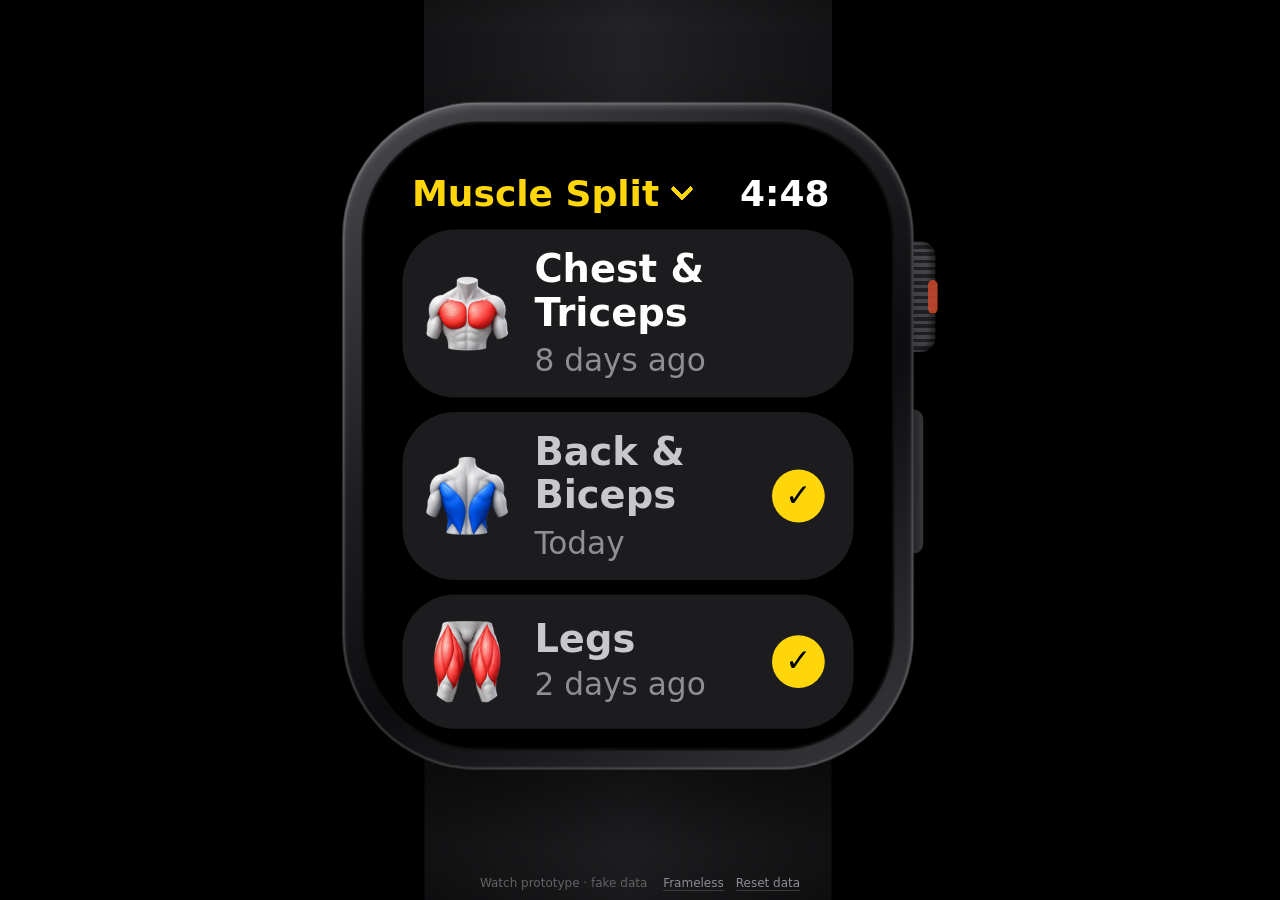
==== watch/index.html @ ba5a0778 "Add transparent how-to demos: chest, triceps, back, biceps, shoulders (21 more)" ====
<!doctype html>
<html lang="en">
<head>
<meta charset="utf-8">
<meta name="viewport" content="width=device-width,initial-scale=1,maximum-scale=1,user-scalable=no,viewport-fit=cover">
<meta name="apple-mobile-web-app-capable" content="yes">
<meta name="mobile-web-app-capable" content="yes">
<meta name="apple-mobile-web-app-status-bar-style" content="black-translucent">
<meta name="apple-mobile-web-app-title" content="Lift Watch">
<meta name="theme-color" content="#000000">
<meta name="format-detection" content="telephone=no">
<title>Lift for Apple Watch · Prototype</title>
<link rel="apple-touch-icon" href="../icon-180.png">
<link rel="icon" type="image/png" href="../icon-192.png">
<link rel="stylesheet" href="watch.css?v=5">
</head>
<body>
<div id="stage">
  <div id="watch">
    <div class="band top"></div><div class="band bot"></div>
    <div class="case"><div class="glass"><div id="screen"></div></div></div>
    <div class="crown" id="crown"></div><div class="sidebtn"></div>
  </div>
</div>
<div id="foot">
  <span>Watch prototype · fake data</span>
  <a href="#" id="tgl">Frameless</a><a href="#" id="rst">Reset data</a>
</div>
<script>window.ASSET_BASE='../';</script>
<script src="../core.js?v=23"></script>
<script src="watch.js?v=9"></script>
</body>
</html>
---- watch/watch.css ----
:root{--acc:#ffd60a;--accd:rgba(255,214,10,.18);--gray:#8e8e93;--card:#1c1c1e;--card2:#2c2c2e;--red:#ff453a;--k:1}
*{box-sizing:border-box;-webkit-tap-highlight-color:transparent;-webkit-user-select:none;user-select:none;-webkit-touch-callout:none}
html,body{margin:0;height:100%;background:#000;color:#fff;overflow:hidden;overscroll-behavior:none}
body{font-family:-apple-system,"SF Compact Text","SF Pro Text",system-ui,"Helvetica Neue",Arial,sans-serif;-webkit-font-smoothing:antialiased}
#stage{position:fixed;inset:0;display:flex;align-items:center;justify-content:center;padding-bottom:28px}
#watch{position:relative;width:248px;height:278px;flex:none;transform:scale(var(--k));transform-origin:center}
.case{position:absolute;left:0;top:0;width:238px;height:278px;border-radius:56px;z-index:2;
  background:linear-gradient(145deg,#4a4a4f 0%,#1e1e21 38%,#0d0d0f 60%,#3a3a3e 100%);
  box-shadow:inset 0 0 0 1px rgba(255,255,255,.14),inset 0 2px 3px rgba(255,255,255,.18),0 18px 40px rgba(0,0,0,.6)}
.glass{position:absolute;left:8px;top:8px;width:222px;height:262px;border-radius:49px;background:#000;
  box-shadow:inset 0 0 0 1px rgba(255,255,255,.06)}
#screen{position:absolute;left:7px;top:7px;width:208px;height:248px;border-radius:40px;overflow:hidden;background:#000;isolation:isolate}
.crown{position:absolute;left:234px;top:58px;width:13px;height:46px;border-radius:4px 6px 6px 4px;z-index:1;cursor:ns-resize;touch-action:none;
  background:repeating-linear-gradient(180deg,#5a5a5f 0 1.5px,#2a2a2e 1.5px 3px);box-shadow:inset -2px 0 2px rgba(0,0,0,.5),inset 1px 0 0 rgba(255,255,255,.2)}
.crown:after{content:"";position:absolute;right:-1px;top:16px;width:4px;height:14px;border-radius:2px;background:#ff5c3a;opacity:.85}
.sidebtn{position:absolute;left:236px;top:128px;width:6px;height:60px;border-radius:0 4px 4px 0;z-index:1;background:linear-gradient(90deg,#2a2a2e,#4a4a4f)}
.band{position:absolute;left:34px;width:170px;height:150px;z-index:0;background:linear-gradient(90deg,#141416,#232326 50%,#141416)}
.band.top{bottom:250px;border-radius:30px 30px 0 0;-webkit-mask:linear-gradient(0deg,#000 40%,transparent);mask:linear-gradient(0deg,#000 40%,transparent)}
.band.bot{top:250px;border-radius:0 0 30px 30px;-webkit-mask:linear-gradient(180deg,#000 40%,transparent);mask:linear-gradient(180deg,#000 40%,transparent)}
body.fl .band,body.fl .crown,body.fl .sidebtn{display:none}
body.fl .case{background:none;box-shadow:none}
body.fl .glass{background:none;box-shadow:none}
#foot{position:fixed;left:0;right:0;bottom:calc(env(safe-area-inset-bottom) + 10px);text-align:center;font-size:12px;color:#636366;z-index:5}
#foot a{color:#8e8e93;margin-left:12px;text-decoration:none;border-bottom:1px solid #3a3a3c}

/* ---------- watch UI (208×248 pt) ---------- */
.sc{position:absolute;inset:0;background:#000;transition:transform .32s cubic-bezier(.2,.8,.2,1),opacity .32s;will-change:transform}
.sc.r{transform:translateX(100%)}.sc.l{transform:translateX(-30%);opacity:.4}
.sc.up{transform:translateY(100%)}
.hd{position:absolute;left:0;right:0;top:0;height:36px;padding:9px 20px 0 14px;display:flex;align-items:center;gap:6px;z-index:3;
  background:linear-gradient(#000 70%,rgba(0,0,0,0))}
.bk{width:26px;height:26px;border-radius:13px;background:var(--card2);display:flex;align-items:center;justify-content:center;flex:none;cursor:pointer}
.bk:before{content:"";width:8px;height:8px;border-left:2.5px solid var(--acc);border-bottom:2.5px solid var(--acc);transform:translateX(1.5px) rotate(45deg);border-radius:1px}
.ht{flex:1;min-width:0;font-size:15px;font-weight:600;color:var(--acc);white-space:nowrap;overflow:hidden;text-overflow:ellipsis}
.tm{font-size:15px;font-weight:600;font-variant-numeric:tabular-nums;flex:none;margin-left:auto}
.el{font-family:ui-rounded,"SF Pro Rounded",-apple-system,system-ui,sans-serif;font-size:16px;font-weight:700;color:var(--acc);font-variant-numeric:tabular-nums;flex:1}
.el.pz{color:var(--gray)}
.bd{position:absolute;inset:0;overflow-y:auto;overflow-x:hidden;padding:38px 10px 16px;-webkit-overflow-scrolling:touch;scrollbar-width:none;overscroll-behavior:contain}
.bd::-webkit-scrollbar{display:none}
.rd{font-family:ui-rounded,"SF Pro Rounded",-apple-system,system-ui,sans-serif;font-variant-numeric:tabular-nums}

/* list */
.wr{display:flex;align-items:center;gap:9px;background:var(--card);border-radius:22px;padding:8px 12px 8px 8px;margin-bottom:6px;min-height:56px;cursor:pointer}
.wr:active,.xr:active{background:#2a2a2c}
.wi{width:38px;height:38px;border-radius:19px;background:transparent center/contain no-repeat;flex:none}
.wt{flex:1;min-width:0}
.wn{font-size:16px;font-weight:600;line-height:1.15;overflow-wrap:anywhere}
.wm{font-size:13px;color:var(--gray);margin-top:2px}
.wr.dn .wn{color:#c7c7cc}
.wc{width:22px;height:22px;border-radius:11px;background:var(--acc);color:#000;font-size:13px;font-weight:800;display:flex;align-items:center;justify-content:center;flex:none}
.cap{font-size:11px;color:var(--gray);text-align:center;margin:8px 6px 4px;line-height:1.3}

/* start */
.sh{display:flex;flex-direction:column;align-items:flex-start;padding:0 4px 6px}
.sh .wi{width:46px;height:46px;border-radius:23px}
.sh .nm{font-size:21px;font-weight:700;line-height:1.1;margin-top:6px}
.sh .ld{font-size:13px;color:var(--gray);margin-top:2px}
.tgh{display:flex;align-items:center;gap:6px;margin:6px 4px 5px;font-size:11px;font-weight:600;color:var(--gray);letter-spacing:.3px;text-transform:uppercase}
.nw{background:var(--acc);color:#000;font-size:9px;font-weight:800;border-radius:6px;padding:2px 5px;letter-spacing:.2px}
.tr{background:var(--card);border-radius:16px;padding:8px 12px;margin-bottom:5px}
.tr .n{font-size:14px;font-weight:600;line-height:1.15}
.tr .v{font-size:15px;font-weight:600;margin-top:2px;color:#fff}
.tr .v b{color:var(--acc);font-weight:700}
.botb{position:absolute;left:0;right:0;bottom:0;padding:16px 14px 12px;background:linear-gradient(rgba(0,0,0,0),#000 40%);z-index:3}
.btn{height:46px;border-radius:23px;background:var(--acc);color:#000;font-size:18px;font-weight:700;display:flex;align-items:center;justify-content:center;gap:6px;cursor:pointer}
.btn:active{filter:brightness(.85)}
.btn.g{background:var(--card2);color:#fff}.btn.rd2{background:rgba(255,69,58,.2);color:var(--red)}
.btn.sm{height:38px;font-size:16px}
.spc{height:64px}

/* live pager */
.pg{position:absolute;inset:0;display:flex;width:300%;transition:transform .3s cubic-bezier(.2,.8,.2,1)}
.pg.drag{transition:none}
.pp{position:relative;width:33.3333%;height:100%;flex:none;overflow:hidden}
.dots{position:absolute;left:0;right:0;bottom:4px;display:flex;justify-content:center;gap:4px;z-index:4;pointer-events:none}
.dots i{width:5px;height:5px;border-radius:3px;background:#48484a}.dots i.on{background:#fff}
/* main page */
.lvm{position:absolute;inset:0;padding:38px 10px 14px;display:flex;flex-direction:column;touch-action:none}
.exh{display:flex;align-items:center;gap:7px;padding:0 4px}
.exh .xi{width:28px;height:28px;border-radius:8px;background:transparent center/contain no-repeat;flex:none}
.exh .t{min-width:0;flex:1}
.exn{font-size:15px;font-weight:700;line-height:1.1;white-space:nowrap;overflow:hidden;text-overflow:ellipsis}
.setn{font-size:12px;color:var(--gray);margin-top:1px}.setn b{color:#fff;font-weight:600}
.vals{display:flex;align-items:center;justify-content:center;gap:2px;margin-top:8px;min-width:0}
.stp{width:26px;height:26px;border-radius:13px;background:var(--card2);font-size:20px;font-weight:600;display:flex;align-items:center;justify-content:center;flex:none;cursor:pointer;line-height:1}
.stp:active{background:#48484a}
.vf{flex:none;min-width:40px;padding:3px 4px 2px;border-radius:14px;border:2px solid transparent;text-align:center;cursor:ns-resize;touch-action:none}
.vf.on{border-color:var(--acc);background:#141414}
.vf b{display:block;font-size:28px;font-weight:700;line-height:1.05;letter-spacing:-.5px;font-variant-numeric:tabular-nums;white-space:nowrap}
.vf span{display:block;font-size:9px;font-weight:700;color:var(--gray);letter-spacing:.5px}
.vf.acc b{color:var(--acc)}
.vx{flex:none;font-size:15px;color:var(--gray);font-weight:600;margin:0 1px 10px}
.dl{text-align:center;font-size:12px;font-weight:600;color:var(--gray);margin-top:4px;min-height:15px;white-space:nowrap}
.dl.up{color:var(--acc)}.dl.dn{color:#ff9f0a}
.lvm .btn{margin:auto 4px 0}
.alld{flex:1;display:flex;flex-direction:column;align-items:center;justify-content:center;text-align:center}
.alld .big{width:48px;height:48px;border-radius:24px;background:var(--acc);color:#000;font-size:26px;font-weight:800;display:flex;align-items:center;justify-content:center}
.alld .t1{font-size:18px;font-weight:700;margin-top:8px}.alld .t2{font-size:12px;color:var(--gray);margin-top:2px}
/* controls page */
.ctl{position:absolute;inset:0;padding:42px 14px 16px;display:flex;flex-direction:column}
.ctl .bigel{font-size:30px;font-weight:700;color:var(--acc);text-align:center;margin-bottom:10px}
.ctl .bigel.pz{color:var(--gray)}
.cgrid{display:flex;gap:14px;justify-content:center}
.cb{display:flex;flex-direction:column;align-items:center;gap:5px;cursor:pointer}
.cb .o{width:64px;height:64px;border-radius:32px;display:flex;align-items:center;justify-content:center}
.cb .o.end{background:rgba(255,69,58,.22)}.cb .o.pz{background:var(--accd)}
.cb .l{font-size:13px;font-weight:600}
.cb:active .o{filter:brightness(1.4)}
.xg{width:22px;height:22px;position:relative}
.xg:before,.xg:after{content:"";position:absolute;left:9px;top:-1px;width:4px;height:24px;border-radius:2px;background:var(--red);transform:rotate(45deg)}
.xg:after{transform:rotate(-45deg)}
.pzg{display:flex;gap:5px}.pzg i{width:6px;height:22px;border-radius:2px;background:var(--acc)}
.plg{width:0;height:0;border-left:19px solid var(--acc);border-top:12px solid transparent;border-bottom:12px solid transparent;margin-left:5px}
/* exercises page */
.xr{display:flex;align-items:center;gap:8px;background:var(--card);border-radius:18px;padding:7px 10px 7px 7px;margin-bottom:5px;cursor:pointer;border:2px solid transparent}
.xr.cur{border-color:var(--acc)}
.xr .xi{width:32px;height:32px;border-radius:9px;background:transparent center/contain no-repeat;flex:none}
.xr .n{font-size:14px;font-weight:600;line-height:1.15}
.xr .m{font-size:12px;color:var(--gray);margin-top:1px}
.xr.fin .n{color:#c7c7cc}
.xr .wc{width:20px;height:20px;font-size:12px}
.bdp{touch-action:pan-y}
/* rest */
.rest{position:absolute;inset:0;background:#000;z-index:6;display:flex;flex-direction:column;align-items:center;padding-top:30px;transition:opacity .25s,transform .3s}
.rest.hide{opacity:0;transform:scale(1.06);pointer-events:none}
.ring{position:relative;width:138px;height:138px}
.ring svg{position:absolute;inset:0;transform:rotate(-90deg)}
.ring .c{position:absolute;inset:0;display:flex;flex-direction:column;align-items:center;justify-content:center}
.ring .c .l{font-size:12px;font-weight:700;color:var(--acc);letter-spacing:.6px}
.ring .c .t{font-size:38px;font-weight:700;line-height:1.05}
.rnext{font-size:12px;color:var(--gray);margin-top:4px;max-width:180px;text-align:center;white-space:nowrap;overflow:hidden;text-overflow:ellipsis}
.rnext b{color:#fff;font-weight:600}
.rest .btn{width:120px;margin-top:7px}
/* confirm */
.cf{padding:40px 14px 16px;display:flex;flex-direction:column;gap:7px}
.cf .q{font-size:18px;font-weight:700;text-align:center}
.cf .s{font-size:12px;color:var(--gray);text-align:center;margin-bottom:4px}
/* summary */
.sm1{text-align:center;padding:0 4px 4px}
.sm1 .ok{width:40px;height:40px;border-radius:20px;background:var(--acc);color:#000;font-size:22px;font-weight:800;display:inline-flex;align-items:center;justify-content:center}
.sm1 .t1{font-size:19px;font-weight:700;margin-top:5px}.sm1 .t2{font-size:12px;color:var(--gray)}
.mt{background:var(--card);border-radius:16px;padding:7px 12px;margin-bottom:5px}
.mt .l{font-size:12px;color:var(--gray)}.mt .v{font-size:24px;font-weight:700;color:var(--acc);line-height:1.15}
.mt .v small{font-size:14px;color:#fff;font-weight:600;margin-left:2px}
.pr{display:flex;align-items:center;gap:8px;background:var(--card);border-radius:16px;padding:7px 10px;margin-bottom:5px}
.pr .st{color:var(--acc);font-size:16px;flex:none}
.pr .n{font-size:13px;font-weight:600;line-height:1.15}.pr .v{font-size:13px;color:var(--acc);font-weight:600}
.sect{font-size:11px;font-weight:600;color:var(--gray);text-transform:uppercase;letter-spacing:.3px;margin:8px 4px 5px}
.toastw{position:absolute;left:12px;right:12px;top:40px;z-index:9;background:#2c2c2e;border-radius:14px;padding:7px 10px;font-size:12px;text-align:center;transition:opacity .3s}
.shr{display:flex;align-items:center;gap:9px;width:100%}
.sh .shr .wi{width:40px;height:40px;border-radius:20px}
.sh .shr .nm{margin-top:0;font-size:19px;flex:1;min-width:0}
.sh .ld{margin-top:5px}
.botb{padding:14px 14px 11px}
.botb .btn{height:42px}
.dots{bottom:0;height:16px;align-items:center;background:linear-gradient(rgba(0,0,0,0),#000 60%)}
.vx{margin:0 2px 10px}
#foot{white-space:nowrap}

.ht.pl{cursor:pointer;display:flex;align-items:center;gap:4px;flex:0 1 auto;overflow:visible;padding:6px 0}
.ht.pl span{min-width:0;overflow:hidden;text-overflow:ellipsis}
.hd .ht.pl+.tm{margin-left:auto}
.chv{flex:none;width:7px;height:7px;border-right:2.5px solid var(--acc);border-bottom:2.5px solid var(--acc);transform:rotate(45deg) translate(-1px,-1px);margin-left:2px;border-radius:1px}
.pr2.on .wn{color:var(--acc)}
.pr2{min-height:56px}
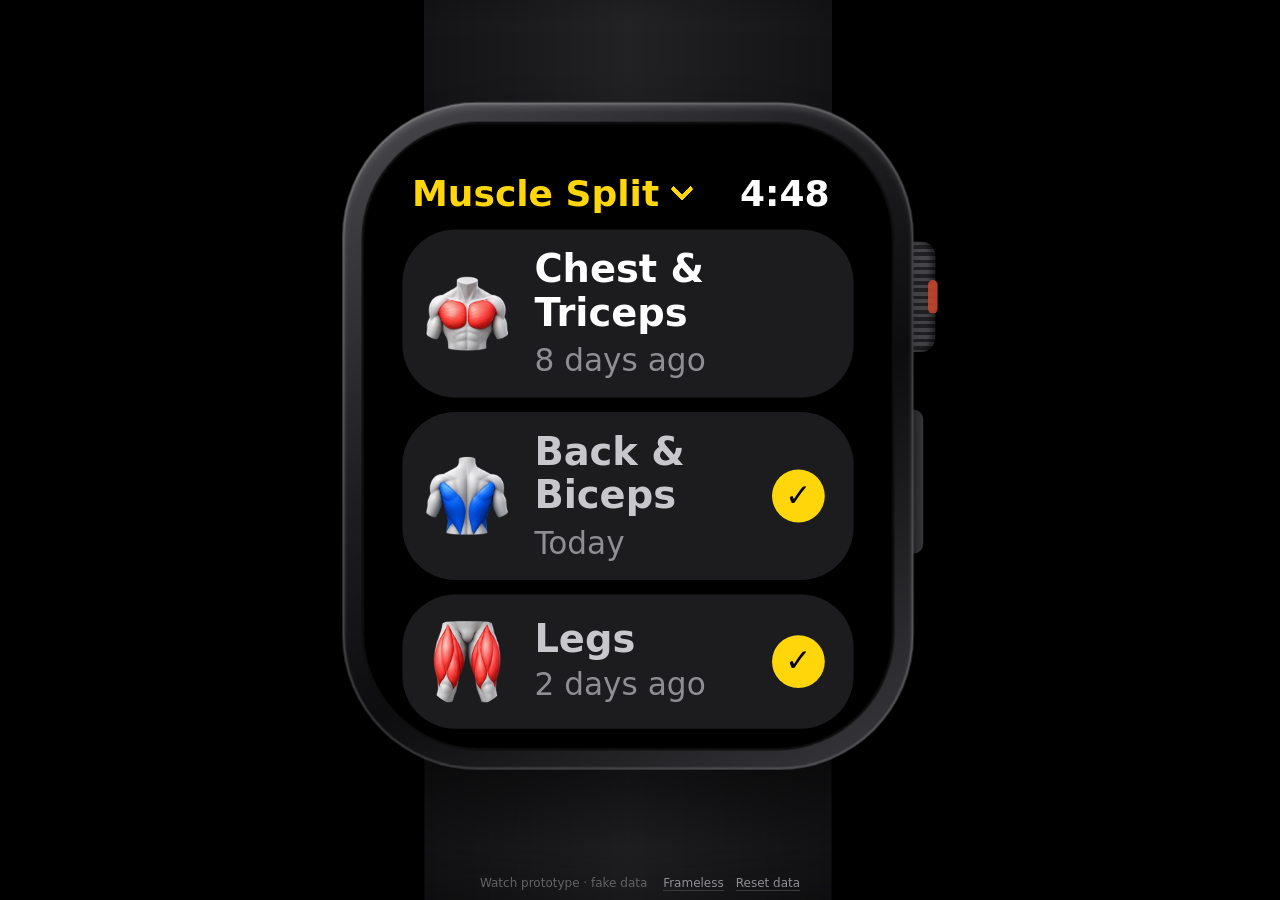
==== commit c81372e3: "Add fine muscle tags (Calves, Glutes, Quads...) as filter chips in exercise browser" ====
--- a/watch/index.html
+++ b/watch/index.html
@@ -12,7 +12,7 @@
 <title>Lift for Apple Watch · Prototype</title>
 <link rel="apple-touch-icon" href="../icon-180.png">
 <link rel="icon" type="image/png" href="../icon-192.png">
-<link rel="stylesheet" href="watch.css?v=5">
+<link rel="stylesheet" href="watch.css?v=6">
 </head>
 <body>
 <div id="stage">
@@ -27,7 +27,7 @@
   <a href="#" id="tgl">Frameless</a><a href="#" id="rst">Reset data</a>
 </div>
 <script>window.ASSET_BASE='../';</script>
-<script src="../core.js?v=23"></script>
+<script src="../core.js?v=25"></script>
 <script src="watch.js?v=9"></script>
 </body>
 </html>
--- a/watch/watch.css
+++ b/watch/watch.css
@@ -55,7 +55,7 @@
 .sh .wi{width:46px;height:46px;border-radius:23px}
 .sh .nm{font-size:21px;font-weight:700;line-height:1.1;margin-top:6px}
 .sh .ld{font-size:13px;color:var(--gray);margin-top:2px}
-.tgh{display:flex;align-items:center;gap:6px;margin:6px 4px 5px;font-size:11px;font-weight:600;color:var(--gray);letter-spacing:.3px;text-transform:uppercase}
+.tgh{justify-content:flex-end;display:flex;align-items:center;gap:6px;margin:6px 4px 5px;font-size:11px;font-weight:600;color:var(--gray);letter-spacing:.3px;text-transform:uppercase}
 .nw{background:var(--acc);color:#000;font-size:9px;font-weight:800;border-radius:6px;padding:2px 5px;letter-spacing:.2px}
 .tr{background:var(--card);border-radius:16px;padding:8px 12px;margin-bottom:5px}
 .tr .n{font-size:14px;font-weight:600;line-height:1.15}
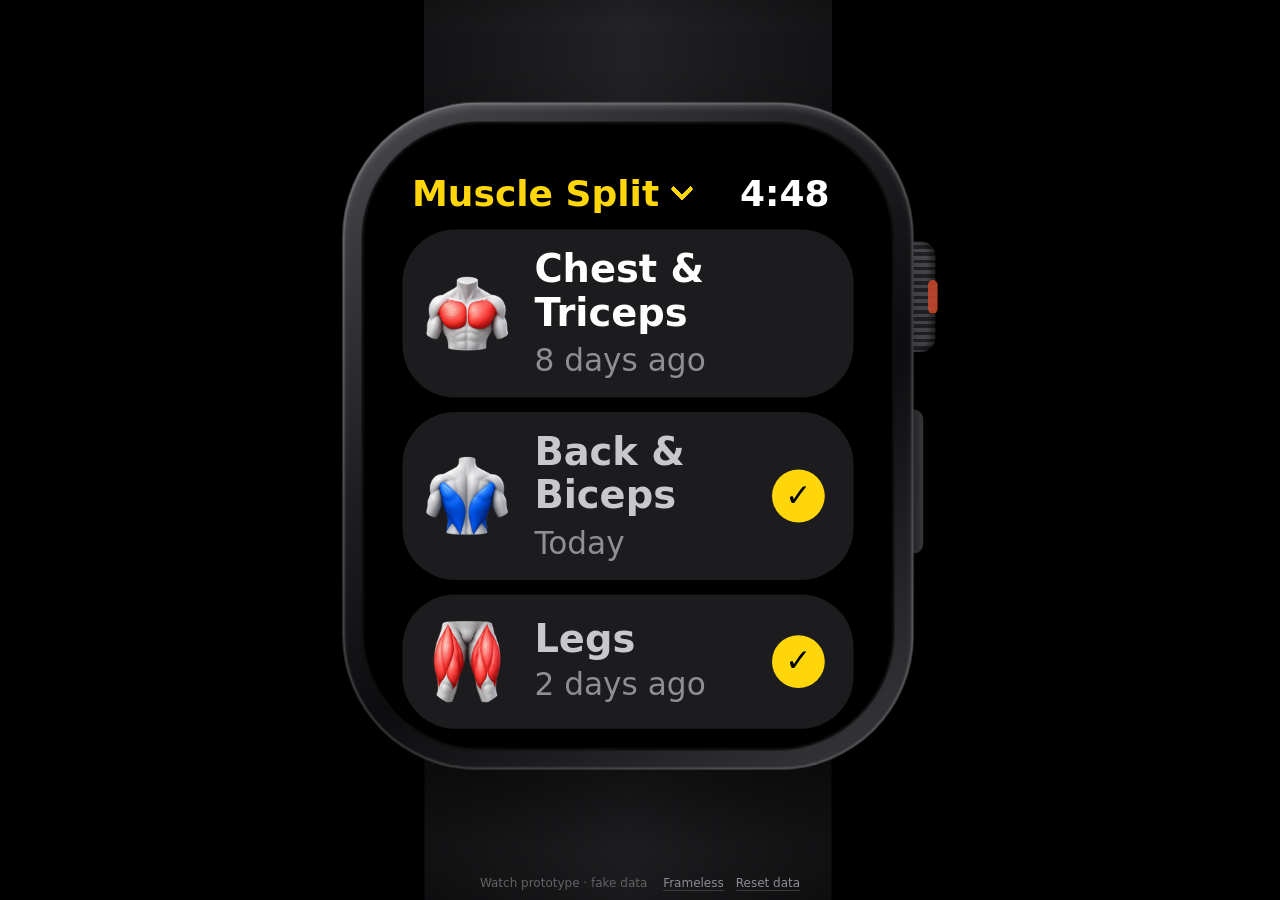
==== commit ce5ee25b: "Rename Target to Goal" ====
--- a/watch/index.html
+++ b/watch/index.html
@@ -28,6 +28,6 @@
 </div>
 <script>window.ASSET_BASE='../';</script>
 <script src="../core.js?v=25"></script>
-<script src="watch.js?v=9"></script>
+<script src="watch.js?v=10"></script>
 </body>
 </html>
